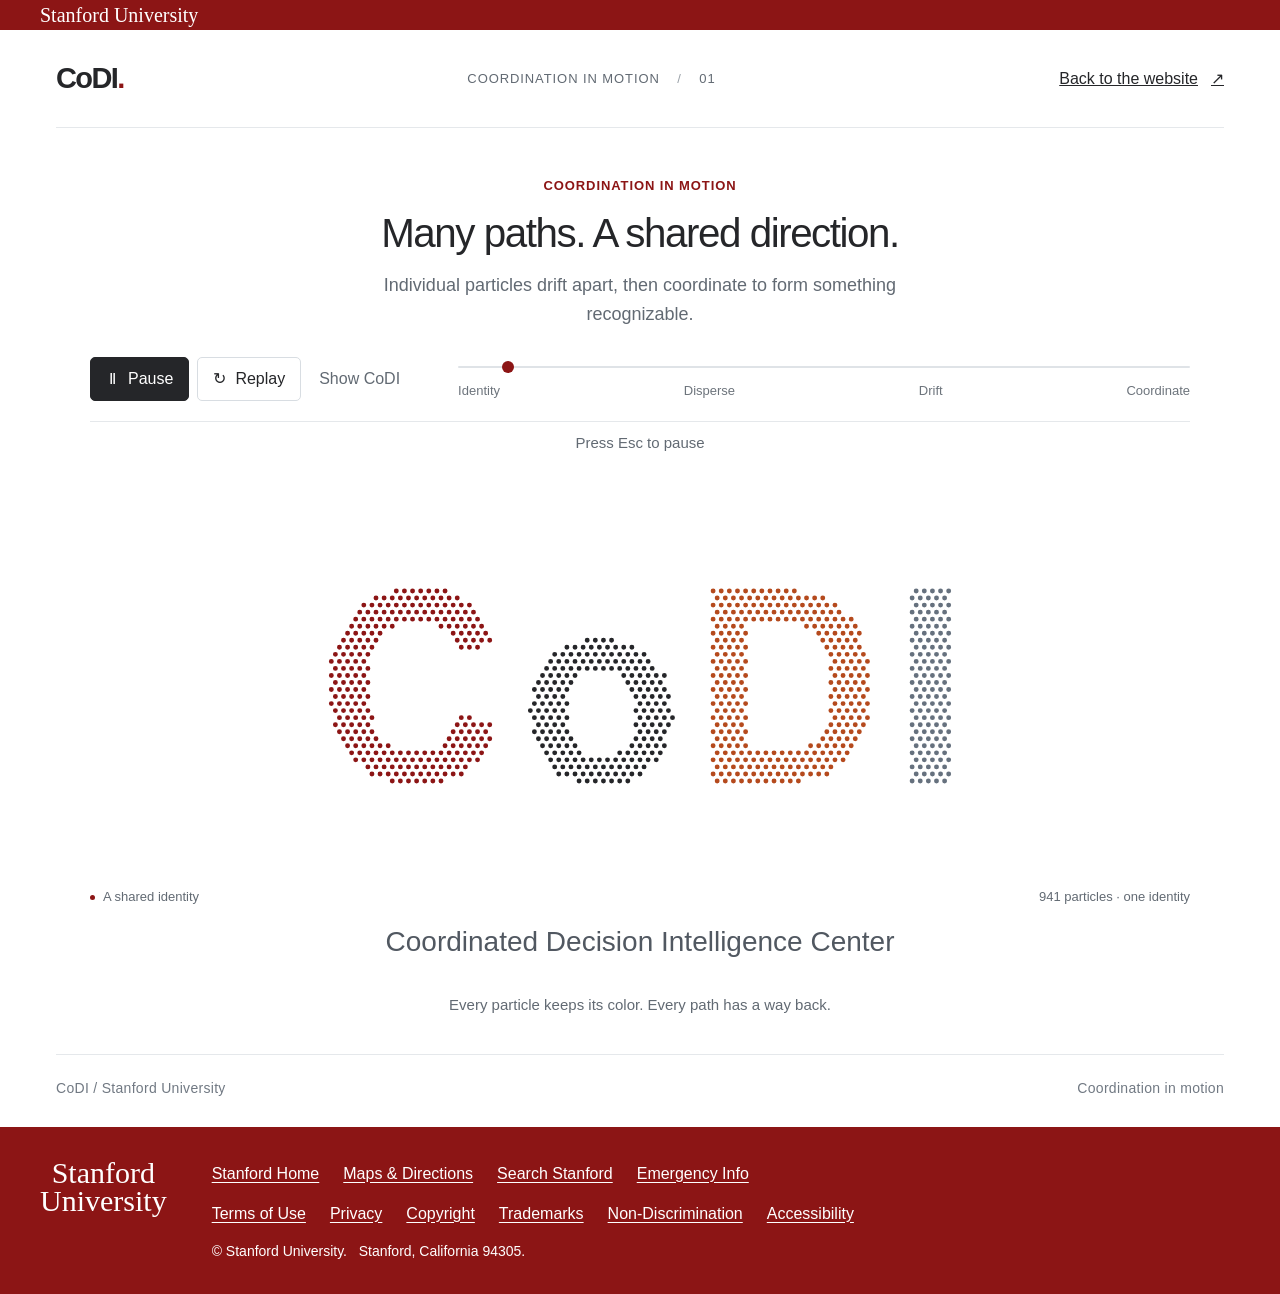
==== coordination/index.html @ 76fd273a "Prepare public CoDI website for Stanford launch" ====
<!doctype html>
<html lang="en">
<head>
  <meta charset="utf-8">
  <meta name="viewport" content="width=device-width,initial-scale=1">
  <meta name="theme-color" content="#ffffff">
  <meta name="description" content="A CoDI motion study: individual particles find a shared direction.">
  <title>CoDI — Coordination in motion</title>
  <link rel="stylesheet" href="styles.css">
  <script src="points.js" defer></script>
  <script src="animation.js" defer></script>
</head>
<body><a class="study-skip" href="#study-main">Skip to main content</a><div class="stanford-identity"><div class="institution-wrap"><a class="stanford-signature" href="https://www.stanford.edu">Stanford University</a></div></div>
  <main class="study" id="study-main" tabindex="-1">
    <header class="masthead">
      <a class="wordmark" href="../" aria-label="Back to the CoDI website">CoDI<span class="wordmark-dot" aria-hidden="true">.</span></a>
      <span class="study-label">Coordination in motion <span aria-hidden="true">/</span> 01</span>
      <a class="back-link" href="../">Back to the website <span aria-hidden="true">↗</span></a>
    </header>

    <section class="intro" aria-labelledby="study-title">
      <p class="eyebrow">Coordination in motion</p>
      <h1 id="study-title">Many paths. A shared direction.</h1>
      <p class="intro-copy">Individual particles drift apart, then coordinate to form something recognizable.</p>
    </section>

    <section class="motion" aria-label="Coordination animation">
      <div class="playback" aria-label="Animation controls">
        <div class="playback-buttons">
          <button id="toggle" class="button primary" type="button" aria-label="Pause animation"><span id="toggle-icon" aria-hidden="true">Ⅱ</span><span id="toggle-text">Pause</span></button>
          <button id="replay" class="button" type="button"><span aria-hidden="true">↻</span> Replay</button>
          <button id="show-word" class="button text-button" type="button">Show CoDI</button>
        </div>
        <div class="timeline">
          <label for="scrub" class="sr-only">Animation position</label>
          <input type="range" id="scrub" min="0" max="1000" step="1" value="0" aria-valuetext="A shared identity">
          <div class="timeline-labels" aria-hidden="true"><span>Identity</span><span>Disperse</span><span>Drift</span><span>Coordinate</span></div>
        </div>
      </div>
      <p class="motion-help">Press Esc to pause</p>
      <div class="canvas-wrap">
        <canvas id="coordination" aria-label="Colored particles form CoDI, spread into a ring, drift, and return to CoDI." role="img">CoDI — Coordinated Decision Intelligence Center</canvas>
        <p id="canvas-fallback" class="canvas-fallback" hidden>CoDI</p>
        <div class="stage-note"><span class="live-dot" aria-hidden="true"></span><span id="phase-label">A shared identity</span></div>
        <span class="particle-note" aria-hidden="true">941 particles · one identity</span>
      </div>
      <p class="center-name">Coordinated Decision Intelligence Center</p>

      <p id="motion-note" class="motion-note">Every particle keeps its color. Every path has a way back.</p>
      <p id="status" class="sr-only" role="status" aria-live="polite"></p>
    </section>
    <footer><span>CoDI / Stanford University</span><span>Coordination in motion</span></footer>
  </main>
<footer class="stanford-global"><div class="institution-wrap"><a class="stanford-signature" href="https://www.stanford.edu">Stanford<br>University</a><div><nav aria-label="Stanford resources"><ul><li><a href="https://www.stanford.edu">Stanford Home</a></li><li><a href="https://visit.stanford.edu/plan/">Maps &amp; Directions</a></li><li><a href="https://www.stanford.edu/search/">Search Stanford</a></li><li><a href="https://emergency.stanford.edu">Emergency Info</a></li></ul><ul><li><a href="https://www.stanford.edu/site/terms/">Terms of Use</a></li><li><a href="https://www.stanford.edu/site/privacy/">Privacy</a></li><li><a href="https://uit.stanford.edu/security/copyright-infringement">Copyright</a></li><li><a href="https://adminguide.stanford.edu/chapter-1/subchapter-5/policy-1-5-4">Trademarks</a></li><li><a href="https://studentservices.stanford.edu/more-resources/student-policies/non-academic/non-discrimination">Non-Discrimination</a></li><li><a href="https://www.stanford.edu/site/accessibility">Accessibility</a></li></ul></nav><p>© Stanford University. &nbsp; Stanford, California 94305.</p></div></div></footer>
</body>
</html>
---- coordination/styles.css ----
:root{color-scheme:light;--ink:#252629;--muted:#626a73;--red:#8c1515;--line:#e5e8eb;--soft:#f5f7f9;--orange:#b54a1d;--slate:#66717e;font-family:Arial,Helvetica,sans-serif;background:#fff;color:var(--ink);font-synthesis:none}
*{box-sizing:border-box}body{margin:0}button,input,a{-webkit-tap-highlight-color:transparent}button,input{font:inherit}a{color:inherit}button{cursor:pointer}button:focus-visible,a:focus-visible,input:focus-visible{outline:3px solid #8c1515;outline-offset:5px}.study{max-width:1320px;padding:0 56px;margin:auto}.masthead{min-height:98px;display:flex;align-items:center;justify-content:space-between;gap:24px;border-bottom:1px solid var(--line)}.wordmark{font-weight:800;font-size:29px;letter-spacing:-1.6px;text-decoration:none}.wordmark-dot{color:var(--red)}.study-label{font-size:11px;text-transform:uppercase;letter-spacing:1.6px;color:var(--muted)}.study-label span{margin:0 13px;color:#9aa1a8}.back-link{font-size:12px;text-decoration:none;display:flex;gap:13px;align-items:center}.back-link:hover{color:var(--red)}.intro{text-align:center;padding-top:48px}.eyebrow{font-size:10px;letter-spacing:2.2px;text-transform:uppercase;color:var(--red);font-weight:700;margin:0 0 14px}h1{font-size:clamp(27px,3.15vw,43px);font-weight:500;letter-spacing:-1.45px;line-height:1.16;margin:0}.intro-copy{font-size:14px;line-height:1.7;color:var(--muted);margin:15px 0 0}.motion{margin:16px auto 0;max-width:1100px}.canvas-wrap{height:clamp(290px,39vw,460px);position:relative}canvas{display:block;width:100%;height:100%}.stage-note,.particle-note{position:absolute;bottom:16px;font-size:10px;letter-spacing:.4px;color:var(--muted)}.stage-note{left:0;display:flex;align-items:center;gap:8px}.live-dot{display:block;width:5px;height:5px;border-radius:50%;background:var(--red)}.particle-note{right:0}.center-name{text-align:center;font-size:12px;letter-spacing:2.1px;text-transform:uppercase;margin:0 0 32px;color:#515861;line-height:1.6}.playback{border-top:1px solid var(--line);padding-top:22px;display:flex;align-items:center;gap:48px}.playback-buttons{display:flex;gap:8px;flex-shrink:0}.button{height:39px;padding:0 15px;border:1px solid #d8dde2;background:white;color:var(--ink);border-radius:5px;font-size:12px;display:flex;align-items:center;justify-content:center;gap:9px;white-space:nowrap}.button:hover{background:var(--soft)}.button.primary{background:var(--ink);border-color:var(--ink);color:white;min-width:90px}.button.primary:hover{background:#42454a}.button.primary span:first-child{font-size:15px;width:13px}.text-button{border-color:transparent;padding:0 9px;color:var(--muted)}.timeline{flex:1;min-width:120px}input[type=range]{display:block;width:100%;height:18px;margin:0;accent-color:var(--red);cursor:pointer}input[type=range]::-webkit-slider-runnable-track{height:2px;background:#dfe3e7;border-radius:1px}input[type=range]::-webkit-slider-thumb{-webkit-appearance:none;appearance:none;margin-top:-5px;width:12px;height:12px;border-radius:50%;background:var(--red)}input[type=range]{-webkit-appearance:none;appearance:none;background:transparent}input[type=range]::-moz-range-track{height:2px;background:#dfe3e7}input[type=range]::-moz-range-thumb{height:11px;width:11px;border:0;background:var(--red)}.timeline-labels{display:flex;justify-content:space-between;font-size:9px;color:#6d747c;margin-top:5px;letter-spacing:.3px}.motion-note{text-align:center;font-size:11px;color:var(--muted);margin:27px 0 37px;line-height:1.6}footer{display:flex;justify-content:space-between;border-top:1px solid var(--line);padding:23px 0 28px;font-size:10px;letter-spacing:.3px;color:#717983}.canvas-fallback{position:absolute;inset:30% 0;text-align:center;font-size:80px;font-weight:bold;margin:0;color:var(--red)}.sr-only{position:absolute;width:1px;height:1px;padding:0;margin:-1px;overflow:hidden;clip:rect(0,0,0,0);white-space:nowrap;border:0}[hidden]{display:none!important}
@media(min-width:1600px){.intro{padding-top:60px}.canvas-wrap{height:500px}.motion{margin-top:22px}}
@media(max-width:760px){.study{padding:0 24px}.masthead{min-height:78px;gap:15px}.study-label{display:none}.back-link{font-size:11px}.intro{padding-top:37px}h1{letter-spacing:-1px}.intro-copy{font-size:12px;max-width:310px;margin:14px auto 0}.motion{margin-top:6px}.canvas-wrap{height:320px}.center-name{font-size:9px;letter-spacing:1.3px;margin-bottom:26px}.stage-note,.particle-note{font-size:8px;bottom:15px}.playback{flex-direction:column;gap:20px;align-items:stretch;padding-top:18px}.playback-buttons{justify-content:center}.timeline{width:100%;max-width:450px;margin:auto}.motion-note{margin:24px 0 29px;font-size:10px}footer{font-size:8px;gap:16px}.button{height:38px}.wordmark{font-size:26px}}
@media(max-width:380px){.study{padding:0 18px}.canvas-wrap{height:285px}.particle-note{display:none}.intro h1{font-size:26px}.center-name{font-size:8px}}
@media(prefers-reduced-motion:reduce){*{scroll-behavior:auto!important}}

/* Controls precede the canvas in both visual and keyboard order. */
.playback{margin-top:28px;border-top:0;border-bottom:1px solid var(--line);padding:0 0 20px}
.motion-help{text-align:center;font-size:13px;color:var(--muted);margin:12px 0}
.center-name{font-size:clamp(20px,2.2vw,28px);letter-spacing:0;text-transform:none;line-height:1.35}
.button{min-height:44px;font-size:14px}.motion-note{font-size:13px}
@media(max-width:380px){.playback-buttons{flex-wrap:wrap}.center-name{font-size:20px}}
/* Readable secondary demonstration content. */
.intro-copy{font-size:1.125rem;line-height:1.6;max-width:60ch;margin-inline:auto}.eyebrow,.study-label{font-size:.8125rem;line-height:1.5;letter-spacing:.07em}
.back-link,.button{font-size:1rem;min-height:44px}.stage-note,.particle-note,.timeline-labels{font-size:.8125rem;line-height:1.5;letter-spacing:0}.motion-note,.motion-help{font-size:.9375rem}.study>footer{font-size:.875rem;line-height:1.5}
@media(max-width:760px){.intro-copy{font-size:1rem;max-width:38ch}.back-link{font-size:.9375rem}.particle-note{display:none}.playback-buttons{flex-wrap:wrap}.timeline-labels{font-size:.75rem}.canvas-wrap{margin-top:12px}.stage-note{font-size:.8125rem}}

/* SHARED STANFORD FOOTER */

@font-face{font-family:Stanford;src:url(https://www-media.stanford.edu/assets/fonts/stanford.woff) format("woff");font-weight:300;font-display:swap}
.institution-wrap{max-width:1400px;width:calc(100% - 80px);margin-inline:auto}
.stanford-identity{background:#8c1515;color:#fff;min-height:30px}
.stanford-identity .stanford-signature{display:inline-block;font:300 20px/1 Stanford,Georgia,serif;padding:5px 0;color:#fff;text-decoration:none}
.stanford-global{display:block;background:#8c1515;color:#fff;border:0;padding:32px 0;font:16px/1.5 Arial,Helvetica,sans-serif;letter-spacing:normal}
.stanford-global>.institution-wrap{display:flex;gap:45px;align-items:flex-start}
.stanford-global .stanford-signature{font:300 30px/.95 Stanford,Georgia,serif;color:#fff;text-decoration:none;flex-shrink:0;text-align:center}
.stanford-global nav{display:block;padding:0;width:auto}
.stanford-global nav ul{list-style:none;display:flex;flex-wrap:wrap;gap:5px 24px;padding:0;margin:0 0 10px}
.stanford-global nav a{color:#fff;display:inline-block;font:inherit;text-decoration:underline;text-underline-offset:3px;border:0;padding:3px 0;min-height:0}
.stanford-global nav a:hover{color:#fff;text-decoration-thickness:2px}
.stanford-global p{color:#fff;font-size:14px;margin:12px 0 0}
.stanford-global a:focus-visible,.stanford-identity a:focus-visible{outline:2px solid #fff;outline-offset:3px;box-shadow:none}
@media(max-width:650px){.institution-wrap{width:calc(100% - 40px)}.stanford-global>.institution-wrap{display:block}.stanford-global .stanford-signature{display:inline-block;margin-bottom:24px}.stanford-global nav ul{gap:6px 18px}.stanford-global nav a{padding-block:6px}}

.study-skip{position:absolute;top:-100px;left:15px;z-index:1000;background:#fff;color:#8c1515;padding:12px}.study-skip:focus{top:8px}.back-link{text-decoration:underline}
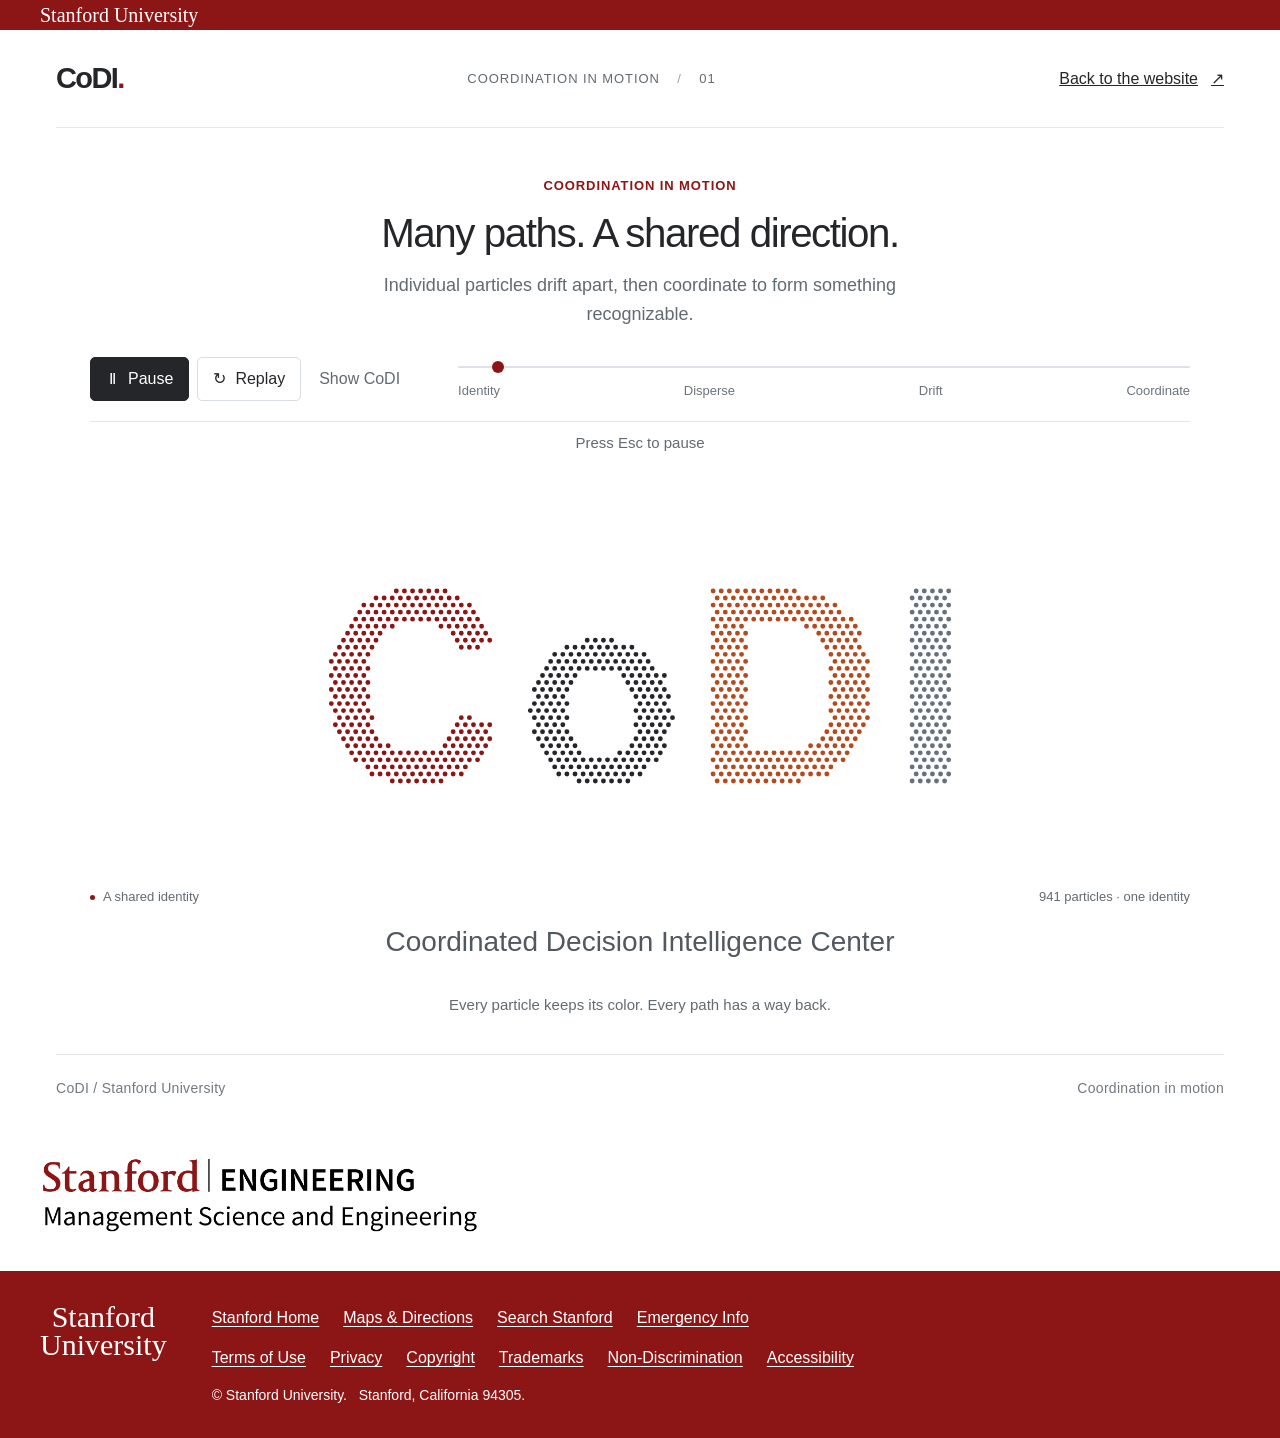
==== commit d8ef07ef: "Add MS&E department logo above the Stanford footer" ====
--- a/coordination/index.html
+++ b/coordination/index.html
@@ -51,6 +51,7 @@
     </section>
     <footer><span>CoDI / Stanford University</span><span>Coordination in motion</span></footer>
   </main>
+<div class="department-affiliation"><div class="institution-wrap"><a href="https://msande.stanford.edu/" aria-label="Stanford Management Science and Engineering"><img src="../media/mse-logo.png" width="6671" height="1216" loading="lazy" decoding="async" alt="Stanford Management Science &amp; Engineering"></a></div></div>
 <footer class="stanford-global"><div class="institution-wrap"><a class="stanford-signature" href="https://www.stanford.edu">Stanford<br>University</a><div><nav aria-label="Stanford resources"><ul><li><a href="https://www.stanford.edu">Stanford Home</a></li><li><a href="https://visit.stanford.edu/plan/">Maps &amp; Directions</a></li><li><a href="https://www.stanford.edu/search/">Search Stanford</a></li><li><a href="https://emergency.stanford.edu">Emergency Info</a></li></ul><ul><li><a href="https://www.stanford.edu/site/terms/">Terms of Use</a></li><li><a href="https://www.stanford.edu/site/privacy/">Privacy</a></li><li><a href="https://uit.stanford.edu/security/copyright-infringement">Copyright</a></li><li><a href="https://adminguide.stanford.edu/chapter-1/subchapter-5/policy-1-5-4">Trademarks</a></li><li><a href="https://studentservices.stanford.edu/more-resources/student-policies/non-academic/non-discrimination">Non-Discrimination</a></li><li><a href="https://www.stanford.edu/site/accessibility">Accessibility</a></li></ul></nav><p>© Stanford University. &nbsp; Stanford, California 94305.</p></div></div></footer>
 </body>
 </html>
--- a/coordination/styles.css
+++ b/coordination/styles.css
@@ -22,6 +22,7 @@
 .institution-wrap{max-width:1400px;width:calc(100% - 80px);margin-inline:auto}
 .stanford-identity{background:#8c1515;color:#fff;min-height:30px}
 .stanford-identity .stanford-signature{display:inline-block;font:300 20px/1 Stanford,Georgia,serif;padding:5px 0;color:#fff;text-decoration:none}
+.department-affiliation{background:#fff;padding:28px 0 36px}.department-affiliation a{display:block;width:440px;max-width:100%}.department-affiliation img{display:block;width:100%;height:auto}.department-affiliation a:focus-visible{outline:3px solid #8c1515;outline-offset:8px}
 .stanford-global{display:block;background:#8c1515;color:#fff;border:0;padding:32px 0;font:16px/1.5 Arial,Helvetica,sans-serif;letter-spacing:normal}
 .stanford-global>.institution-wrap{display:flex;gap:45px;align-items:flex-start}
 .stanford-global .stanford-signature{font:300 30px/.95 Stanford,Georgia,serif;color:#fff;text-decoration:none;flex-shrink:0;text-align:center}
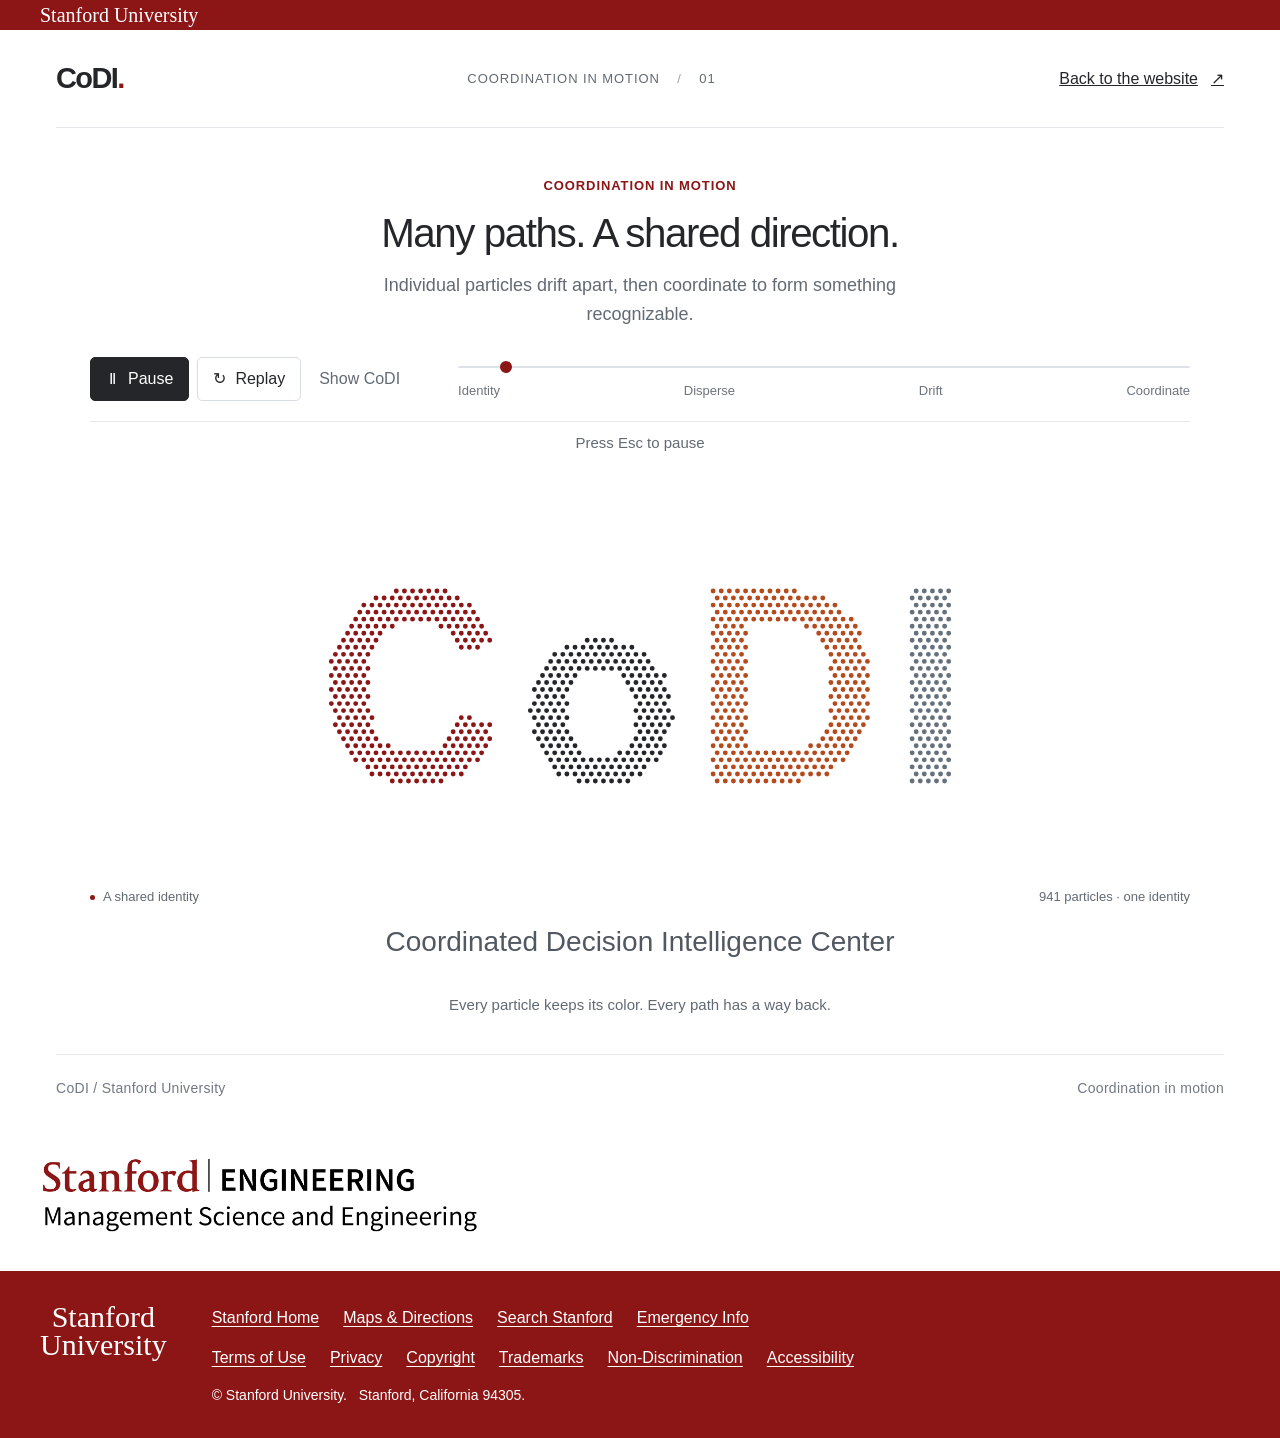
==== commit cc8f2584: "Refresh stylesheet URLs for MS&E footer layout" ====
--- a/coordination/index.html
+++ b/coordination/index.html
@@ -6,7 +6,7 @@
   <meta name="theme-color" content="#ffffff">
   <meta name="description" content="A CoDI motion study: individual particles find a shared direction.">
   <title>CoDI — Coordination in motion</title>
-  <link rel="stylesheet" href="styles.css">
+  <link rel="stylesheet" href="styles.css?v=mse-footer-20261024">
   <script src="points.js" defer></script>
   <script src="animation.js" defer></script>
 </head>
